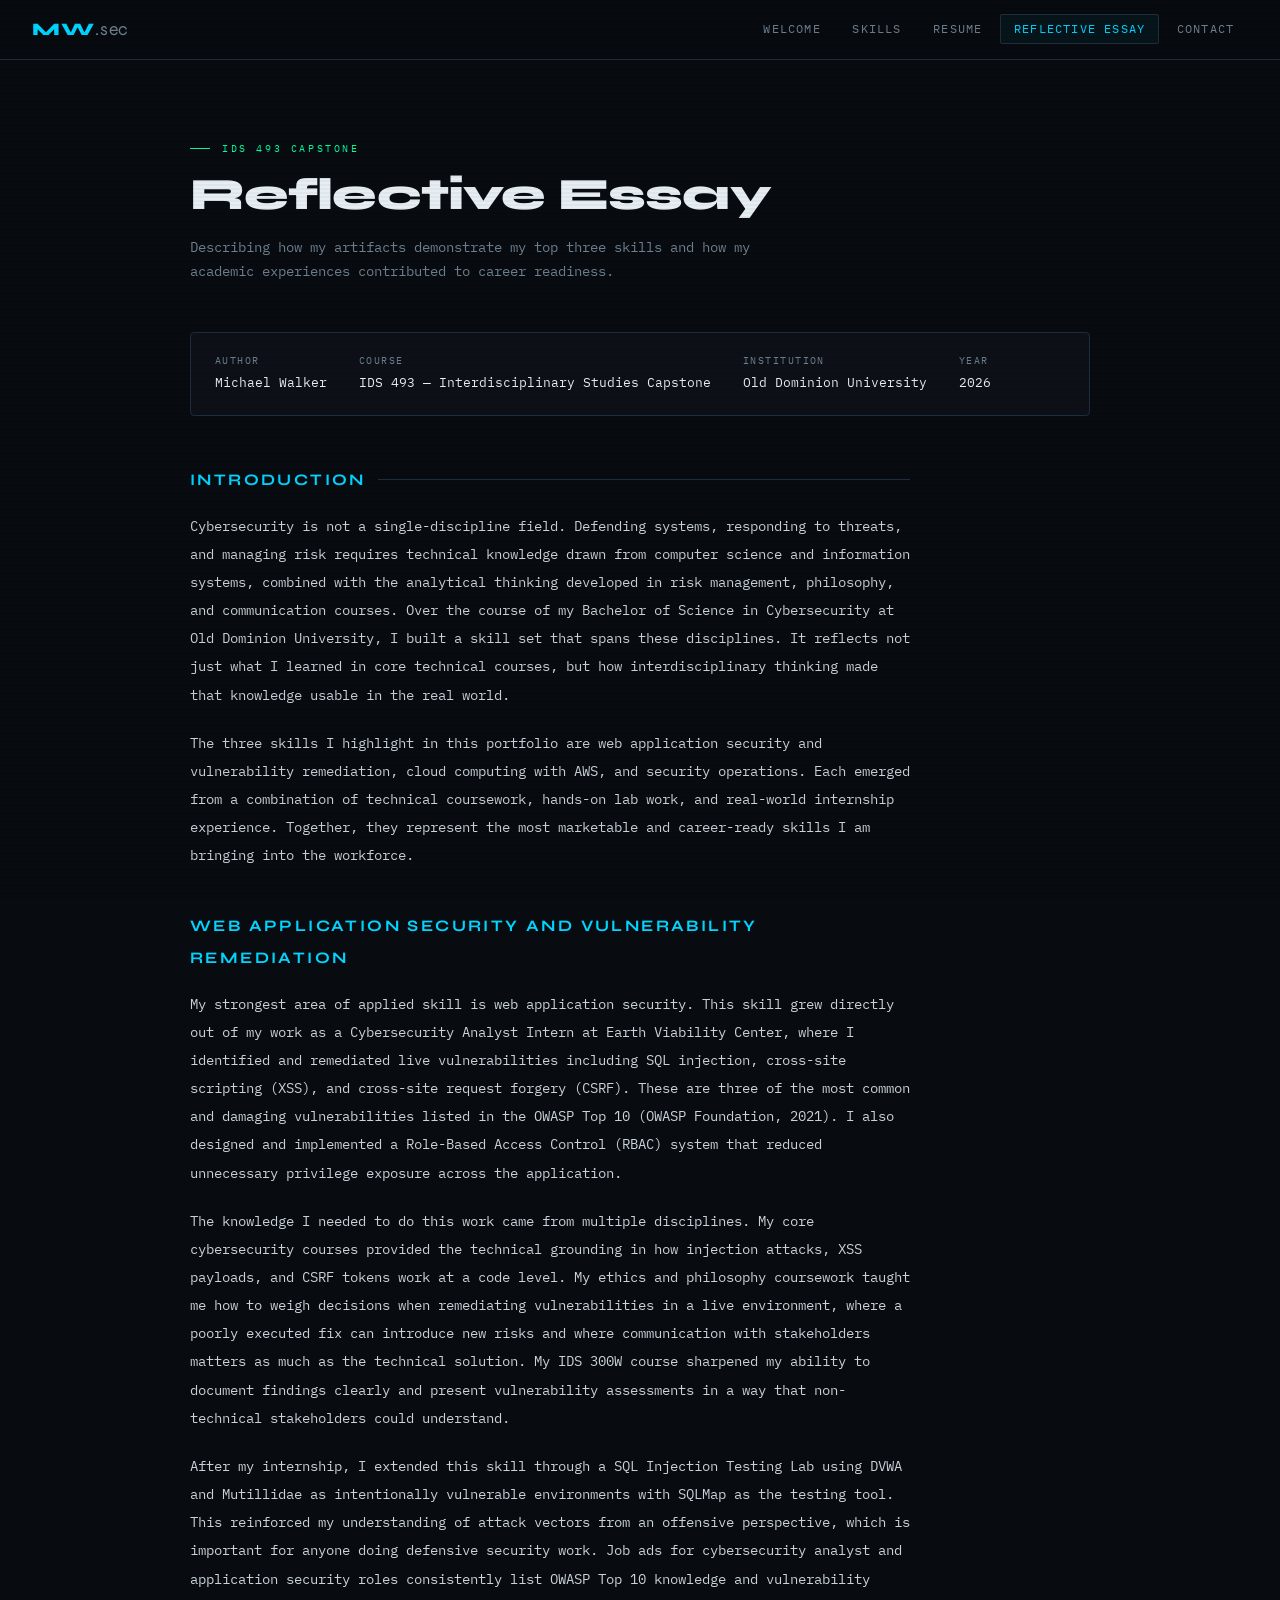
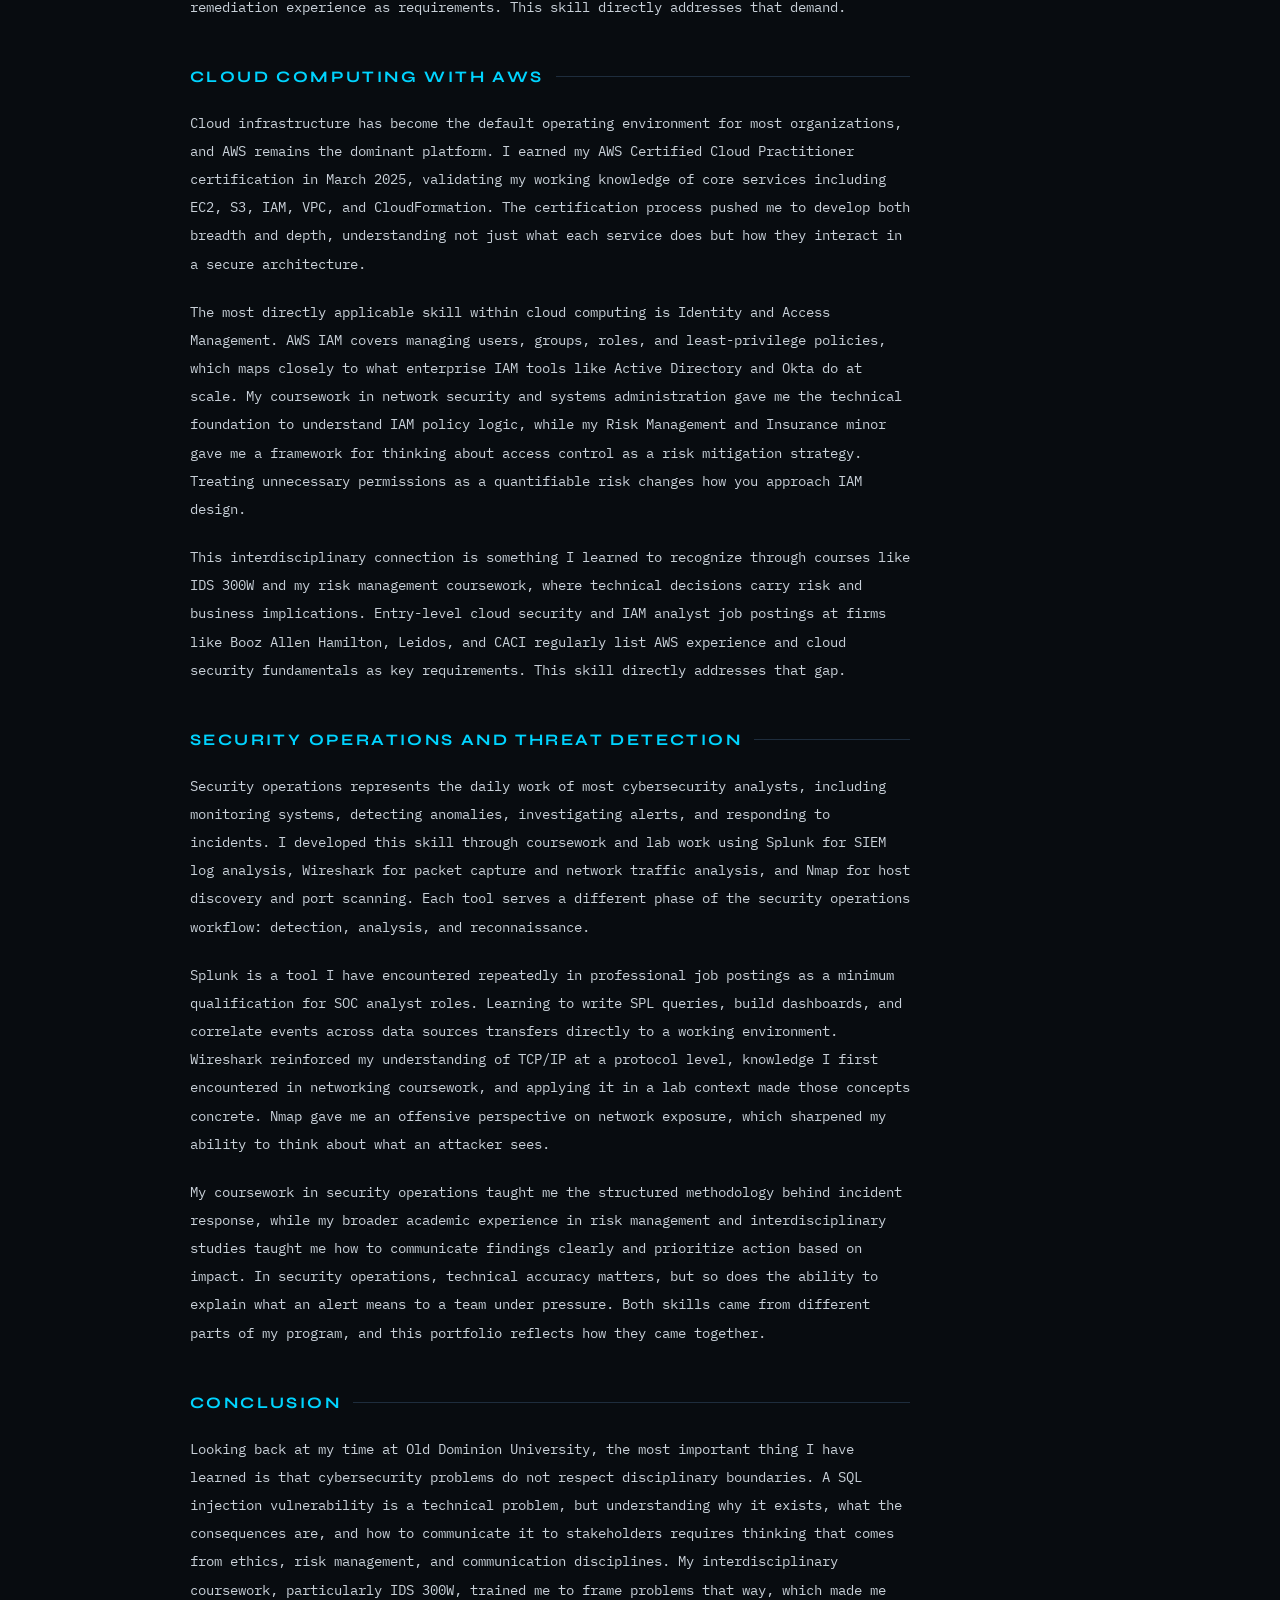
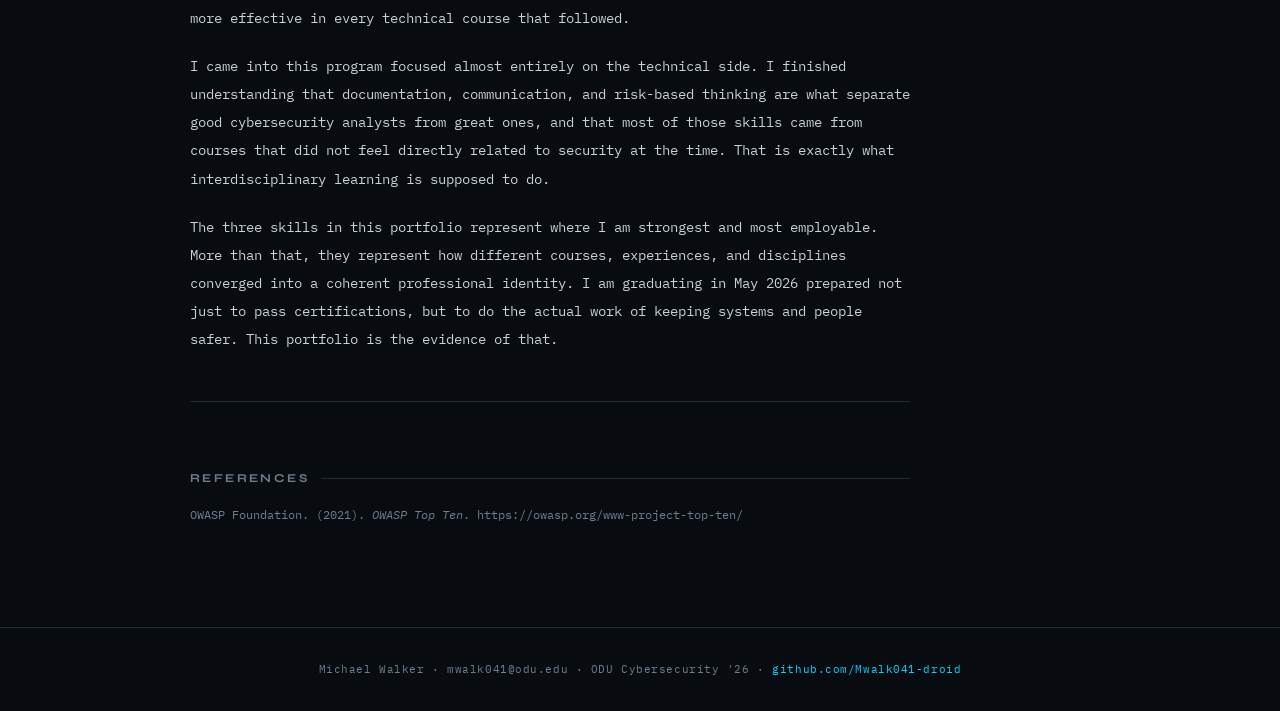
==== essay.html @ 08514b45 "Add files via upload" ====
<!DOCTYPE html>
<html lang="en">
<head>
  <meta charset="UTF-8" />
  <meta name="viewport" content="width=device-width, initial-scale=1.0" />
  <title>Reflective Essay | Michael Walker</title>
  <link rel="stylesheet" href="style.css" />
</head>
<body>

<nav>
  <a href="index.html" class="nav-logo">MW<span>.sec</span></a>
  <ul class="nav-links">
    <li><a href="index.html">Welcome</a></li>
    <li><a href="skills.html">Skills</a></li>
    <li><a href="resume.html">Resume</a></li>
    <li><a href="essay.html" class="active">Reflective Essay</a></li>
    <li><a href="mailto:mwalk041@odu.edu">Contact</a></li>
  </ul>
</nav>

<div class="page">
  <section class="section">
    <div class="section-inner">
      <div class="section-label fade-up">IDS 493 Capstone</div>
      <h1 class="section-title fade-up-2">Reflective Essay</h1>
      <p class="section-desc fade-up-3">
        Describing how my artifacts demonstrate my top three skills and how my academic experiences
        contributed to career readiness.
      </p>

      <div class="essay-meta">
        <div class="essay-meta-item">
          <span class="label">Author</span>
          <span class="value">Michael Walker</span>
        </div>
        <div class="essay-meta-item">
          <span class="label">Course</span>
          <span class="value">IDS 493 — Interdisciplinary Studies Capstone</span>
        </div>
        <div class="essay-meta-item">
          <span class="label">Institution</span>
          <span class="value">Old Dominion University</span>
        </div>
        <div class="essay-meta-item">
          <span class="label">Year</span>
          <span class="value">2026</span>
        </div>
      </div>

      <div class="essay-prose">

        <h3>Introduction</h3>
        <p>
          Cybersecurity is not a single-discipline field. Defending systems, responding to threats, and managing risk requires technical knowledge drawn from computer science and information systems, combined with the analytical thinking developed in risk management, philosophy, and communication courses. Over the course of my Bachelor of Science in Cybersecurity at Old Dominion University, I built a skill set that spans these disciplines. It reflects not just what I learned in core technical courses, but how interdisciplinary thinking made that knowledge usable in the real world.
        </p>
        <p>
          The three skills I highlight in this portfolio are web application security and vulnerability remediation, cloud computing with AWS, and security operations. Each emerged from a combination of technical coursework, hands-on lab work, and real-world internship experience. Together, they represent the most marketable and career-ready skills I am bringing into the workforce.
        </p>

        <h3>Web Application Security and Vulnerability Remediation</h3>
        <p>
          My strongest area of applied skill is web application security. This skill grew directly out of my work as a Cybersecurity Analyst Intern at Earth Viability Center, where I identified and remediated live vulnerabilities including SQL injection, cross-site scripting (XSS), and cross-site request forgery (CSRF). These are three of the most common and damaging vulnerabilities listed in the OWASP Top 10 (OWASP Foundation, 2021). I also designed and implemented a Role-Based Access Control (RBAC) system that reduced unnecessary privilege exposure across the application.
        </p>
        <p>
          The knowledge I needed to do this work came from multiple disciplines. My core cybersecurity courses provided the technical grounding in how injection attacks, XSS payloads, and CSRF tokens work at a code level. My ethics and philosophy coursework taught me how to weigh decisions when remediating vulnerabilities in a live environment, where a poorly executed fix can introduce new risks and where communication with stakeholders matters as much as the technical solution. My IDS 300W course sharpened my ability to document findings clearly and present vulnerability assessments in a way that non-technical stakeholders could understand.
        </p>
        <p>
          After my internship, I extended this skill through a SQL Injection Testing Lab using DVWA and Mutillidae as intentionally vulnerable environments with SQLMap as the testing tool. This reinforced my understanding of attack vectors from an offensive perspective, which is important for anyone doing defensive security work. Job ads for cybersecurity analyst and application security roles consistently list OWASP Top 10 knowledge and vulnerability remediation experience as requirements. This skill directly addresses that demand.
        </p>

        <h3>Cloud Computing with AWS</h3>
        <p>
          Cloud infrastructure has become the default operating environment for most organizations, and AWS remains the dominant platform. I earned my AWS Certified Cloud Practitioner certification in March 2025, validating my working knowledge of core services including EC2, S3, IAM, VPC, and CloudFormation. The certification process pushed me to develop both breadth and depth, understanding not just what each service does but how they interact in a secure architecture.
        </p>
        <p>
          The most directly applicable skill within cloud computing is Identity and Access Management. AWS IAM covers managing users, groups, roles, and least-privilege policies, which maps closely to what enterprise IAM tools like Active Directory and Okta do at scale. My coursework in network security and systems administration gave me the technical foundation to understand IAM policy logic, while my Risk Management and Insurance minor gave me a framework for thinking about access control as a risk mitigation strategy. Treating unnecessary permissions as a quantifiable risk changes how you approach IAM design.
        </p>
        <p>
          This interdisciplinary connection is something I learned to recognize through courses like IDS 300W and my risk management coursework, where technical decisions carry risk and business implications. Entry-level cloud security and IAM analyst job postings at firms like Booz Allen Hamilton, Leidos, and CACI regularly list AWS experience and cloud security fundamentals as key requirements. This skill directly addresses that gap.
        </p>

        <h3>Security Operations and Threat Detection</h3>
        <p>
          Security operations represents the daily work of most cybersecurity analysts, including monitoring systems, detecting anomalies, investigating alerts, and responding to incidents. I developed this skill through coursework and lab work using Splunk for SIEM log analysis, Wireshark for packet capture and network traffic analysis, and Nmap for host discovery and port scanning. Each tool serves a different phase of the security operations workflow: detection, analysis, and reconnaissance.
        </p>
        <p>
          Splunk is a tool I have encountered repeatedly in professional job postings as a minimum qualification for SOC analyst roles. Learning to write SPL queries, build dashboards, and correlate events across data sources transfers directly to a working environment. Wireshark reinforced my understanding of TCP/IP at a protocol level, knowledge I first encountered in networking coursework, and applying it in a lab context made those concepts concrete. Nmap gave me an offensive perspective on network exposure, which sharpened my ability to think about what an attacker sees.
        </p>
        <p>
          My coursework in security operations taught me the structured methodology behind incident response, while my broader academic experience in risk management and interdisciplinary studies taught me how to communicate findings clearly and prioritize action based on impact. In security operations, technical accuracy matters, but so does the ability to explain what an alert means to a team under pressure. Both skills came from different parts of my program, and this portfolio reflects how they came together.
        </p>

        <h3>Conclusion</h3>
        <p>
          Looking back at my time at Old Dominion University, the most important thing I have learned is that cybersecurity problems do not respect disciplinary boundaries. A SQL injection vulnerability is a technical problem, but understanding why it exists, what the consequences are, and how to communicate it to stakeholders requires thinking that comes from ethics, risk management, and communication disciplines. My interdisciplinary coursework, particularly IDS 300W, trained me to frame problems that way, which made me more effective in every technical course that followed.
        </p>
        <p>
          I came into this program focused almost entirely on the technical side. I finished understanding that documentation, communication, and risk-based thinking are what separate good cybersecurity analysts from great ones, and that most of those skills came from courses that did not feel directly related to security at the time. That is exactly what interdisciplinary learning is supposed to do.
        </p>
        <p>
          The three skills in this portfolio represent where I am strongest and most employable. More than that, they represent how different courses, experiences, and disciplines converged into a coherent professional identity. I am graduating in May 2026 prepared not just to pass certifications, but to do the actual work of keeping systems and people safer. This portfolio is the evidence of that.
        </p>

        <div class="essay-refs">
          <h3>References</h3>
          <p>OWASP Foundation. (2021). <em>OWASP Top Ten</em>. https://owasp.org/www-project-top-ten/</p>
        </div>

      </div>
    </div>
  </section>

  <footer>
    <p>Michael Walker · mwalk041@odu.edu · ODU Cybersecurity '26 · <a href="https://github.com/Mwalk041-droid" target="_blank">github.com/Mwalk041-droid</a></p>
  </footer>
</div>

</body>
</html>
---- style.css ----
@import url('https://fonts.googleapis.com/css2?family=IBM+Plex+Mono:wght@300;400;500;600&family=Syne:wght@400;600;700;800&family=Syne+Mono&display=swap');

:root {
  --bg: #080c10;
  --bg2: #0d1117;
  --bg3: #111820;
  --border: #1e2d3d;
  --accent: #00d4ff;
  --accent2: #0080ff;
  --accent3: #00ff9d;
  --text: #c9d1d9;
  --text-dim: #6e7f8f;
  --text-bright: #e6edf3;
  --red: #ff4757;
  --yellow: #ffd32a;
}

*, *::before, *::after { box-sizing: border-box; margin: 0; padding: 0; }

html { scroll-behavior: smooth; }

body {
  background: var(--bg);
  color: var(--text);
  font-family: 'IBM Plex Mono', monospace;
  font-size: 14px;
  line-height: 1.7;
  min-height: 100vh;
}

/* Scanline overlay */
body::before {
  content: '';
  position: fixed;
  top: 0; left: 0;
  width: 100%; height: 100%;
  background: repeating-linear-gradient(
    0deg,
    transparent,
    transparent 2px,
    rgba(0,0,0,0.03) 2px,
    rgba(0,0,0,0.03) 4px
  );
  pointer-events: none;
  z-index: 9999;
}

/* ─── NAV ─── */
nav {
  position: fixed;
  top: 0; left: 0; right: 0;
  z-index: 100;
  background: rgba(8, 12, 16, 0.92);
  backdrop-filter: blur(12px);
  border-bottom: 1px solid var(--border);
  padding: 0 2rem;
  height: 60px;
  display: flex;
  align-items: center;
  justify-content: space-between;
}

.nav-logo {
  font-family: 'Syne', sans-serif;
  font-weight: 800;
  font-size: 1.1rem;
  color: var(--accent);
  text-decoration: none;
  letter-spacing: 0.05em;
}

.nav-logo span { color: var(--text-dim); font-weight: 400; }

.nav-links {
  display: flex;
  gap: 0.25rem;
  list-style: none;
}

.nav-links a {
  color: var(--text-dim);
  text-decoration: none;
  font-size: 0.75rem;
  letter-spacing: 0.1em;
  text-transform: uppercase;
  padding: 0.4rem 0.8rem;
  border: 1px solid transparent;
  border-radius: 2px;
  transition: all 0.2s;
}

.nav-links a:hover,
.nav-links a.active {
  color: var(--accent);
  border-color: var(--border);
  background: rgba(0, 212, 255, 0.05);
}

/* ─── PAGE WRAPPER ─── */
.page {
  padding-top: 60px;
  min-height: 100vh;
}

/* ─── HERO ─── */
.hero {
  min-height: calc(100vh - 60px);
  display: flex;
  align-items: center;
  padding: 4rem 2rem;
  position: relative;
  overflow: hidden;
}

.hero::after {
  content: '';
  position: absolute;
  top: -200px; right: -200px;
  width: 600px; height: 600px;
  background: radial-gradient(circle, rgba(0,212,255,0.06) 0%, transparent 70%);
  pointer-events: none;
}

.hero-inner {
  max-width: 900px;
  margin: 0 auto;
  width: 100%;
}

.hero-tag {
  font-size: 0.7rem;
  letter-spacing: 0.2em;
  text-transform: uppercase;
  color: var(--accent3);
  margin-bottom: 1.5rem;
  display: flex;
  align-items: center;
  gap: 0.75rem;
}

.hero-tag::before {
  content: '';
  display: block;
  width: 32px; height: 1px;
  background: var(--accent3);
}

.hero h1 {
  font-family: 'Syne', sans-serif;
  font-weight: 800;
  font-size: clamp(3rem, 8vw, 6rem);
  line-height: 0.95;
  letter-spacing: -0.02em;
  color: var(--text-bright);
  margin-bottom: 1.5rem;
}

.hero h1 .line2 {
  color: var(--accent);
  display: block;
}

.hero-sub {
  font-size: 0.85rem;
  color: var(--text-dim);
  max-width: 560px;
  line-height: 1.8;
  margin-bottom: 2.5rem;
}

.hero-stats {
  display: flex;
  gap: 2.5rem;
  margin-bottom: 2.5rem;
  flex-wrap: wrap;
}

.stat {
  display: flex;
  flex-direction: column;
  gap: 0.2rem;
}

.stat-num {
  font-family: 'Syne', sans-serif;
  font-weight: 700;
  font-size: 1.6rem;
  color: var(--accent);
  line-height: 1;
}

.stat-label {
  font-size: 0.65rem;
  text-transform: uppercase;
  letter-spacing: 0.15em;
  color: var(--text-dim);
}

.hero-cta {
  display: flex;
  gap: 1rem;
  flex-wrap: wrap;
}

.btn {
  display: inline-flex;
  align-items: center;
  gap: 0.5rem;
  padding: 0.75rem 1.5rem;
  font-family: 'IBM Plex Mono', monospace;
  font-size: 0.75rem;
  letter-spacing: 0.1em;
  text-transform: uppercase;
  text-decoration: none;
  border-radius: 2px;
  transition: all 0.2s;
  cursor: pointer;
  border: none;
}

.btn-primary {
  background: var(--accent);
  color: var(--bg);
  font-weight: 600;
}

.btn-primary:hover {
  background: #fff;
  box-shadow: 0 0 24px rgba(0,212,255,0.4);
}

.btn-outline {
  background: transparent;
  color: var(--text);
  border: 1px solid var(--border);
}

.btn-outline:hover {
  border-color: var(--accent);
  color: var(--accent);
  background: rgba(0,212,255,0.05);
}

/* ─── SECTION ─── */
.section {
  padding: 5rem 2rem;
}

.section-inner {
  max-width: 900px;
  margin: 0 auto;
}

.section-label {
  font-size: 0.65rem;
  letter-spacing: 0.25em;
  text-transform: uppercase;
  color: var(--accent3);
  margin-bottom: 0.75rem;
  display: flex;
  align-items: center;
  gap: 0.75rem;
}

.section-label::before {
  content: '';
  display: block;
  width: 20px; height: 1px;
  background: var(--accent3);
}

.section-title {
  font-family: 'Syne', sans-serif;
  font-weight: 800;
  font-size: clamp(1.8rem, 4vw, 2.8rem);
  color: var(--text-bright);
  margin-bottom: 1rem;
  line-height: 1.1;
  letter-spacing: -0.02em;
}

.section-desc {
  color: var(--text-dim);
  max-width: 580px;
  line-height: 1.8;
  margin-bottom: 3rem;
  font-size: 0.85rem;
}

/* ─── CARDS ─── */
.card {
  background: var(--bg2);
  border: 1px solid var(--border);
  border-radius: 4px;
  padding: 1.5rem;
  transition: border-color 0.2s, box-shadow 0.2s;
}

.card:hover {
  border-color: rgba(0,212,255,0.3);
  box-shadow: 0 0 24px rgba(0,212,255,0.05);
}

/* ─── NARRATIVE ESSAY ─── */
.essay-block {
  background: var(--bg2);
  border: 1px solid var(--border);
  border-left: 3px solid var(--accent);
  border-radius: 0 4px 4px 0;
  padding: 2rem 2.5rem;
  margin-bottom: 1.5rem;
}

.essay-block h3 {
  font-family: 'Syne', sans-serif;
  font-weight: 700;
  font-size: 1rem;
  color: var(--accent);
  text-transform: uppercase;
  letter-spacing: 0.15em;
  margin-bottom: 1rem;
}

.essay-block p {
  font-size: 0.85rem;
  line-height: 1.9;
  color: var(--text);
  margin-bottom: 1rem;
}

.essay-block p:last-child { margin-bottom: 0; }

/* ─── SKILLS PAGE ─── */
.skill-header {
  display: flex;
  align-items: flex-start;
  gap: 1rem;
  margin-bottom: 1.5rem;
}

.skill-num {
  font-family: 'Syne', sans-serif;
  font-weight: 800;
  font-size: 3rem;
  color: var(--border);
  line-height: 1;
  min-width: 3rem;
}

.skill-title-block h2 {
  font-family: 'Syne', sans-serif;
  font-weight: 700;
  font-size: 1.4rem;
  color: var(--text-bright);
  margin-bottom: 0.25rem;
}

.skill-title-block .skill-tag {
  font-size: 0.65rem;
  letter-spacing: 0.15em;
  text-transform: uppercase;
  color: var(--accent3);
}

.skill-desc {
  font-size: 0.83rem;
  line-height: 1.85;
  color: var(--text);
  margin-bottom: 2rem;
  border-left: 2px solid var(--border);
  padding-left: 1.25rem;
}

.artifacts-grid {
  display: grid;
  gap: 1rem;
  grid-template-columns: repeat(auto-fill, minmax(260px, 1fr));
  margin-bottom: 4rem;
}

.artifact-card {
  background: var(--bg3);
  border: 1px solid var(--border);
  border-radius: 3px;
  padding: 1.25rem;
  position: relative;
  overflow: hidden;
  transition: all 0.2s;
}

.artifact-card::before {
  content: '';
  position: absolute;
  top: 0; left: 0; right: 0;
  height: 2px;
  background: linear-gradient(90deg, var(--accent2), var(--accent));
  opacity: 0;
  transition: opacity 0.2s;
}

.artifact-card:hover::before { opacity: 1; }
.artifact-card:hover { border-color: rgba(0,212,255,0.25); }

.artifact-type {
  font-size: 0.6rem;
  letter-spacing: 0.2em;
  text-transform: uppercase;
  color: var(--accent);
  margin-bottom: 0.5rem;
}

.artifact-card h4 {
  font-family: 'Syne', sans-serif;
  font-weight: 600;
  font-size: 0.95rem;
  color: var(--text-bright);
  margin-bottom: 0.5rem;
  line-height: 1.3;
}

.artifact-card p {
  font-size: 0.78rem;
  color: var(--text-dim);
  line-height: 1.7;
}

.artifact-card .artifact-link {
  display: inline-flex;
  align-items: center;
  gap: 0.4rem;
  margin-top: 0.75rem;
  font-size: 0.7rem;
  color: var(--accent);
  text-decoration: none;
  letter-spacing: 0.05em;
  transition: gap 0.2s;
}

.artifact-card .artifact-link:hover { gap: 0.6rem; }

/* ─── SKILL SEPARATOR ─── */
.skill-sep {
  border: none;
  border-top: 1px solid var(--border);
  margin: 3rem 0;
}

/* ─── RESUME PAGE ─── */
.resume-section { margin-bottom: 2.5rem; }

.resume-section-title {
  font-size: 0.65rem;
  letter-spacing: 0.25em;
  text-transform: uppercase;
  color: var(--accent);
  margin-bottom: 1rem;
  padding-bottom: 0.5rem;
  border-bottom: 1px solid var(--border);
}

.resume-entry { margin-bottom: 1.5rem; }

.resume-entry-header {
  display: flex;
  justify-content: space-between;
  align-items: flex-start;
  margin-bottom: 0.25rem;
  flex-wrap: wrap;
  gap: 0.25rem;
}

.resume-entry-title {
  font-family: 'Syne', sans-serif;
  font-weight: 700;
  color: var(--text-bright);
  font-size: 0.95rem;
}

.resume-entry-date {
  font-size: 0.7rem;
  color: var(--accent3);
  white-space: nowrap;
}

.resume-entry-sub {
  font-size: 0.78rem;
  color: var(--text-dim);
  margin-bottom: 0.5rem;
}

.resume-bullets {
  list-style: none;
  display: flex;
  flex-direction: column;
  gap: 0.3rem;
}

.resume-bullets li {
  font-size: 0.8rem;
  color: var(--text);
  padding-left: 1.25rem;
  position: relative;
  line-height: 1.6;
}

.resume-bullets li::before {
  content: '▸';
  position: absolute;
  left: 0;
  color: var(--accent2);
}

.skills-grid {
  display: grid;
  grid-template-columns: repeat(auto-fill, minmax(200px, 1fr));
  gap: 0.75rem;
}

.skill-pill {
  background: var(--bg3);
  border: 1px solid var(--border);
  border-radius: 2px;
  padding: 0.5rem 0.75rem;
  font-size: 0.75rem;
  color: var(--text);
}

.skill-pill span {
  color: var(--accent);
  margin-right: 0.4rem;
}

/* ─── ESSAY PAGE ─── */
.essay-prose {
  font-size: 0.88rem;
  line-height: 2;
  color: var(--text);
  max-width: 720px;
}

.essay-prose h3 {
  font-family: 'Syne', sans-serif;
  font-weight: 700;
  font-size: 1rem;
  color: var(--accent);
  text-transform: uppercase;
  letter-spacing: 0.15em;
  margin: 2.5rem 0 1rem;
  display: flex;
  align-items: center;
  gap: 0.75rem;
}

.essay-prose h3::after {
  content: '';
  flex: 1;
  height: 1px;
  background: var(--border);
}

.essay-prose p { margin-bottom: 1.25rem; }

.essay-meta {
  background: var(--bg2);
  border: 1px solid var(--border);
  border-radius: 4px;
  padding: 1.25rem 1.5rem;
  margin-bottom: 3rem;
  display: flex;
  gap: 2rem;
  flex-wrap: wrap;
}

.essay-meta-item { display: flex; flex-direction: column; gap: 0.2rem; }
.essay-meta-item .label { font-size: 0.6rem; text-transform: uppercase; letter-spacing: 0.15em; color: var(--text-dim); }
.essay-meta-item .value { font-size: 0.82rem; color: var(--text-bright); }

.essay-refs {
  margin-top: 3rem;
  padding-top: 1.5rem;
  border-top: 1px solid var(--border);
}
.essay-refs h3 { font-size: 0.75rem; letter-spacing: 0.2em; text-transform: uppercase; color: var(--text-dim); margin-bottom: 0.75rem; }
.essay-refs p { font-size: 0.78rem; color: var(--text-dim); }

/* ─── FOOTER ─── */
footer {
  border-top: 1px solid var(--border);
  padding: 2rem;
  text-align: center;
  font-size: 0.7rem;
  color: var(--text-dim);
  letter-spacing: 0.05em;
}

footer a { color: var(--accent); text-decoration: none; }

/* ─── ANIMATIONS ─── */
@keyframes fadeUp {
  from { opacity: 0; transform: translateY(20px); }
  to   { opacity: 1; transform: translateY(0); }
}

@keyframes blink {
  0%, 100% { opacity: 1; }
  50% { opacity: 0; }
}

.cursor {
  display: inline-block;
  width: 3px;
  height: 1em;
  background: var(--accent);
  margin-left: 4px;
  vertical-align: middle;
  animation: blink 1s step-end infinite;
}

.fade-up { animation: fadeUp 0.6s ease both; }
.fade-up-2 { animation: fadeUp 0.6s ease 0.15s both; }
.fade-up-3 { animation: fadeUp 0.6s ease 0.3s both; }
.fade-up-4 { animation: fadeUp 0.6s ease 0.45s both; }

/* ─── RESPONSIVE ─── */
@media (max-width: 640px) {
  .nav-links { display: none; }
  .hero-stats { gap: 1.5rem; }
  .artifact-card { grid-column: span 1; }
}
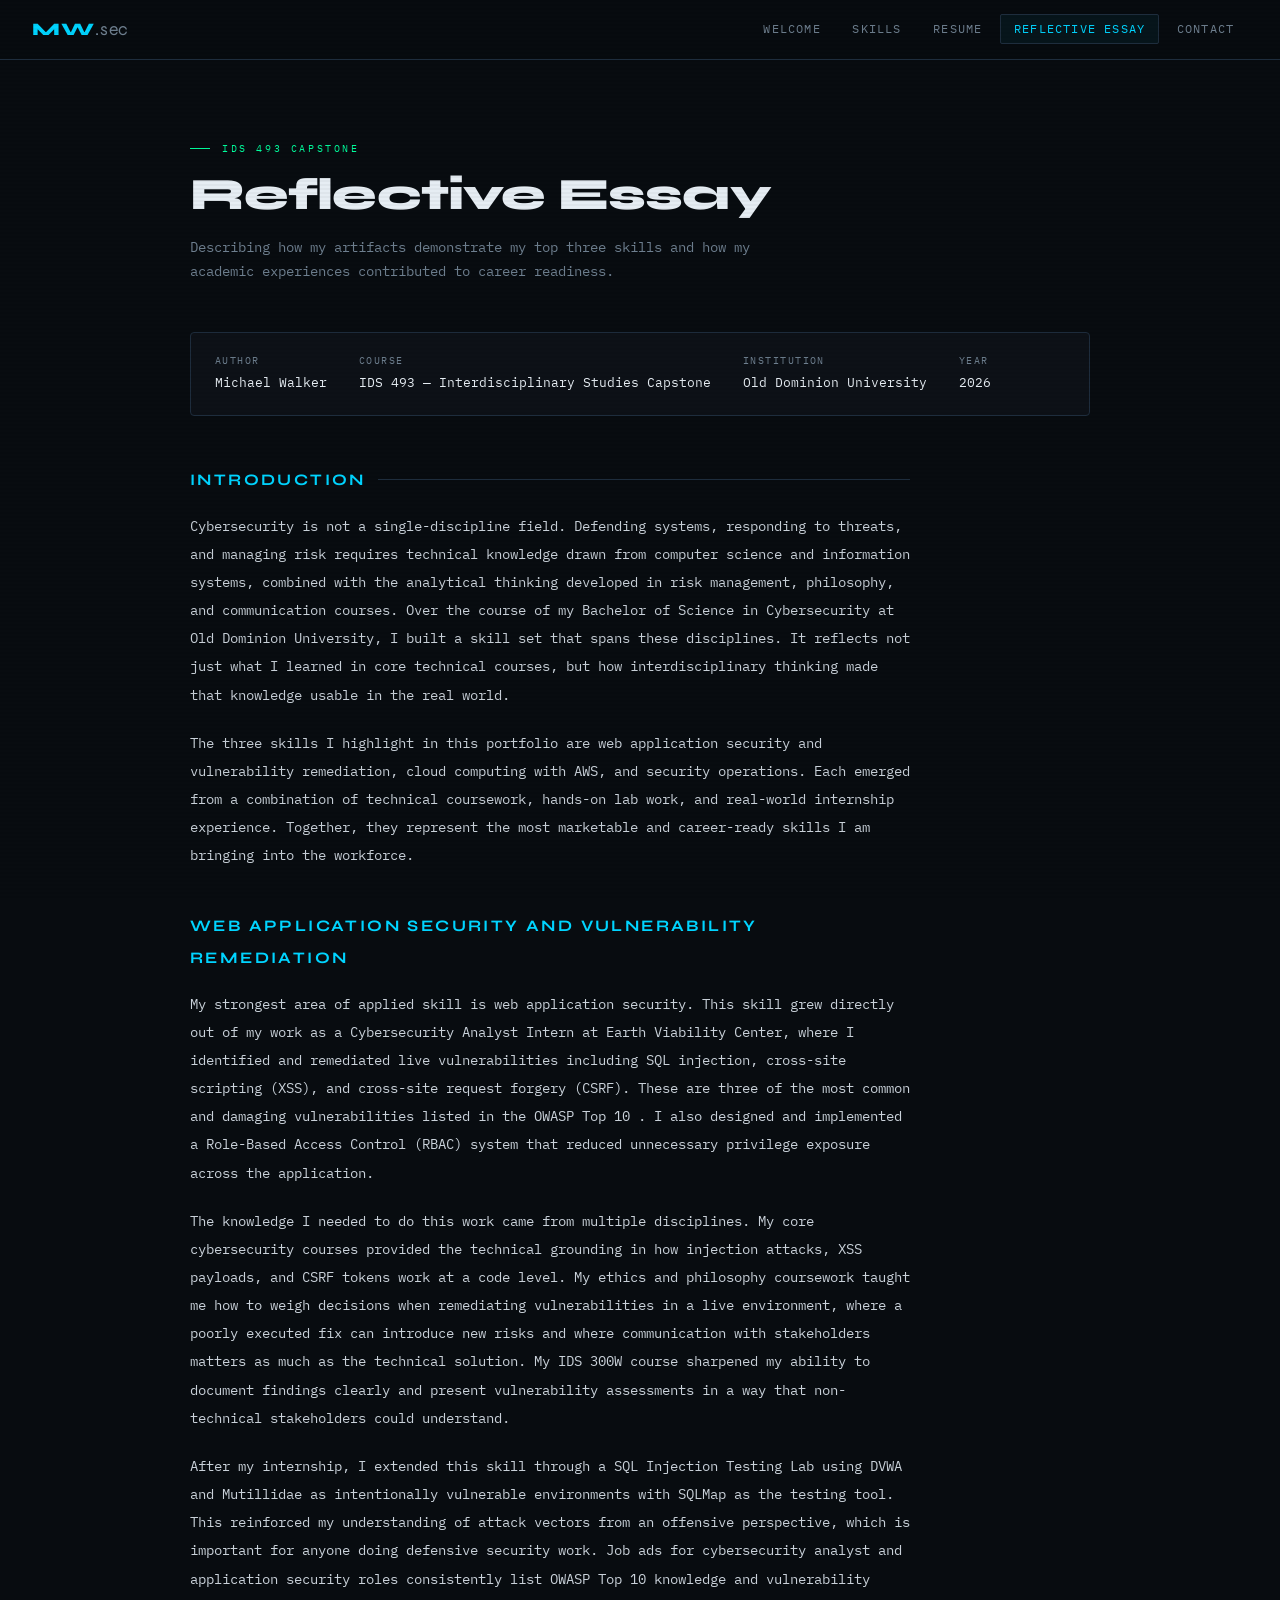
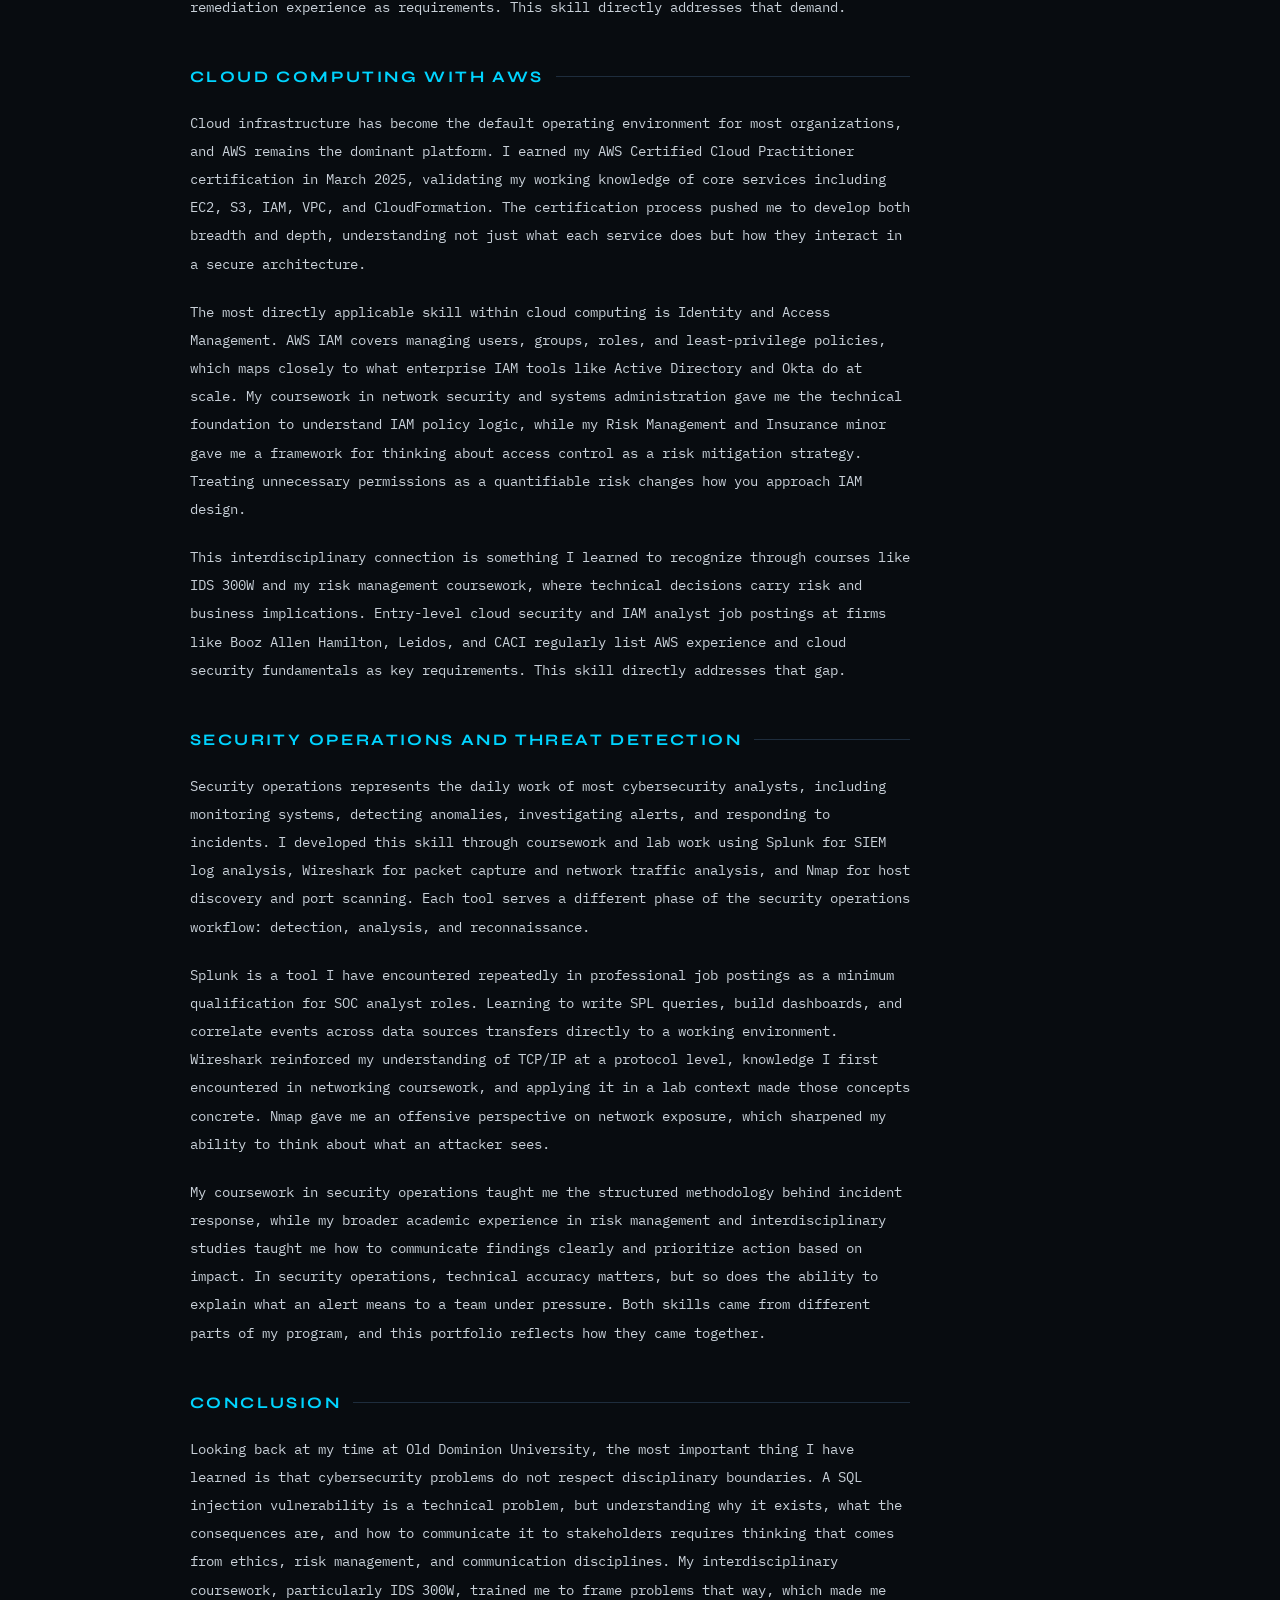
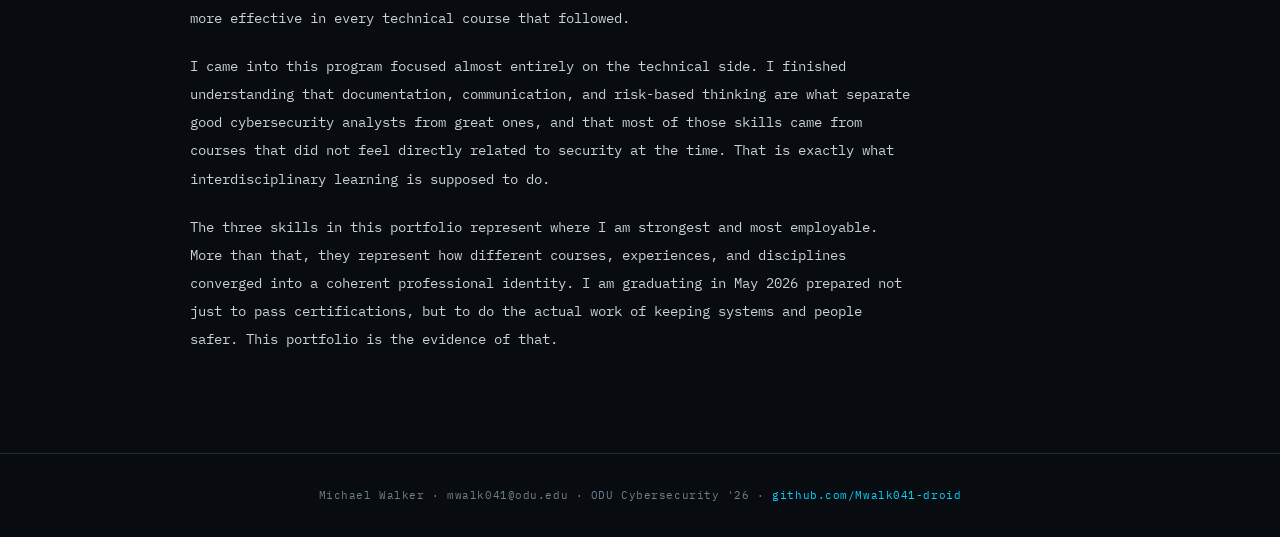
==== commit 2cd8bb72: "Update essay.html" ====
--- a/essay.html
+++ b/essay.html
@@ -60,7 +60,7 @@
 
         <h3>Web Application Security and Vulnerability Remediation</h3>
         <p>
-          My strongest area of applied skill is web application security. This skill grew directly out of my work as a Cybersecurity Analyst Intern at Earth Viability Center, where I identified and remediated live vulnerabilities including SQL injection, cross-site scripting (XSS), and cross-site request forgery (CSRF). These are three of the most common and damaging vulnerabilities listed in the OWASP Top 10 (OWASP Foundation, 2021). I also designed and implemented a Role-Based Access Control (RBAC) system that reduced unnecessary privilege exposure across the application.
+          My strongest area of applied skill is web application security. This skill grew directly out of my work as a Cybersecurity Analyst Intern at Earth Viability Center, where I identified and remediated live vulnerabilities including SQL injection, cross-site scripting (XSS), and cross-site request forgery (CSRF). These are three of the most common and damaging vulnerabilities listed in the OWASP Top 10 . I also designed and implemented a Role-Based Access Control (RBAC) system that reduced unnecessary privilege exposure across the application.
         </p>
         <p>
           The knowledge I needed to do this work came from multiple disciplines. My core cybersecurity courses provided the technical grounding in how injection attacks, XSS payloads, and CSRF tokens work at a code level. My ethics and philosophy coursework taught me how to weigh decisions when remediating vulnerabilities in a live environment, where a poorly executed fix can introduce new risks and where communication with stakeholders matters as much as the technical solution. My IDS 300W course sharpened my ability to document findings clearly and present vulnerability assessments in a way that non-technical stakeholders could understand.
@@ -102,10 +102,7 @@
           The three skills in this portfolio represent where I am strongest and most employable. More than that, they represent how different courses, experiences, and disciplines converged into a coherent professional identity. I am graduating in May 2026 prepared not just to pass certifications, but to do the actual work of keeping systems and people safer. This portfolio is the evidence of that.
         </p>
 
-        <div class="essay-refs">
-          <h3>References</h3>
-          <p>OWASP Foundation. (2021). <em>OWASP Top Ten</em>. https://owasp.org/www-project-top-ten/</p>
-        </div>
+
 
       </div>
     </div>
